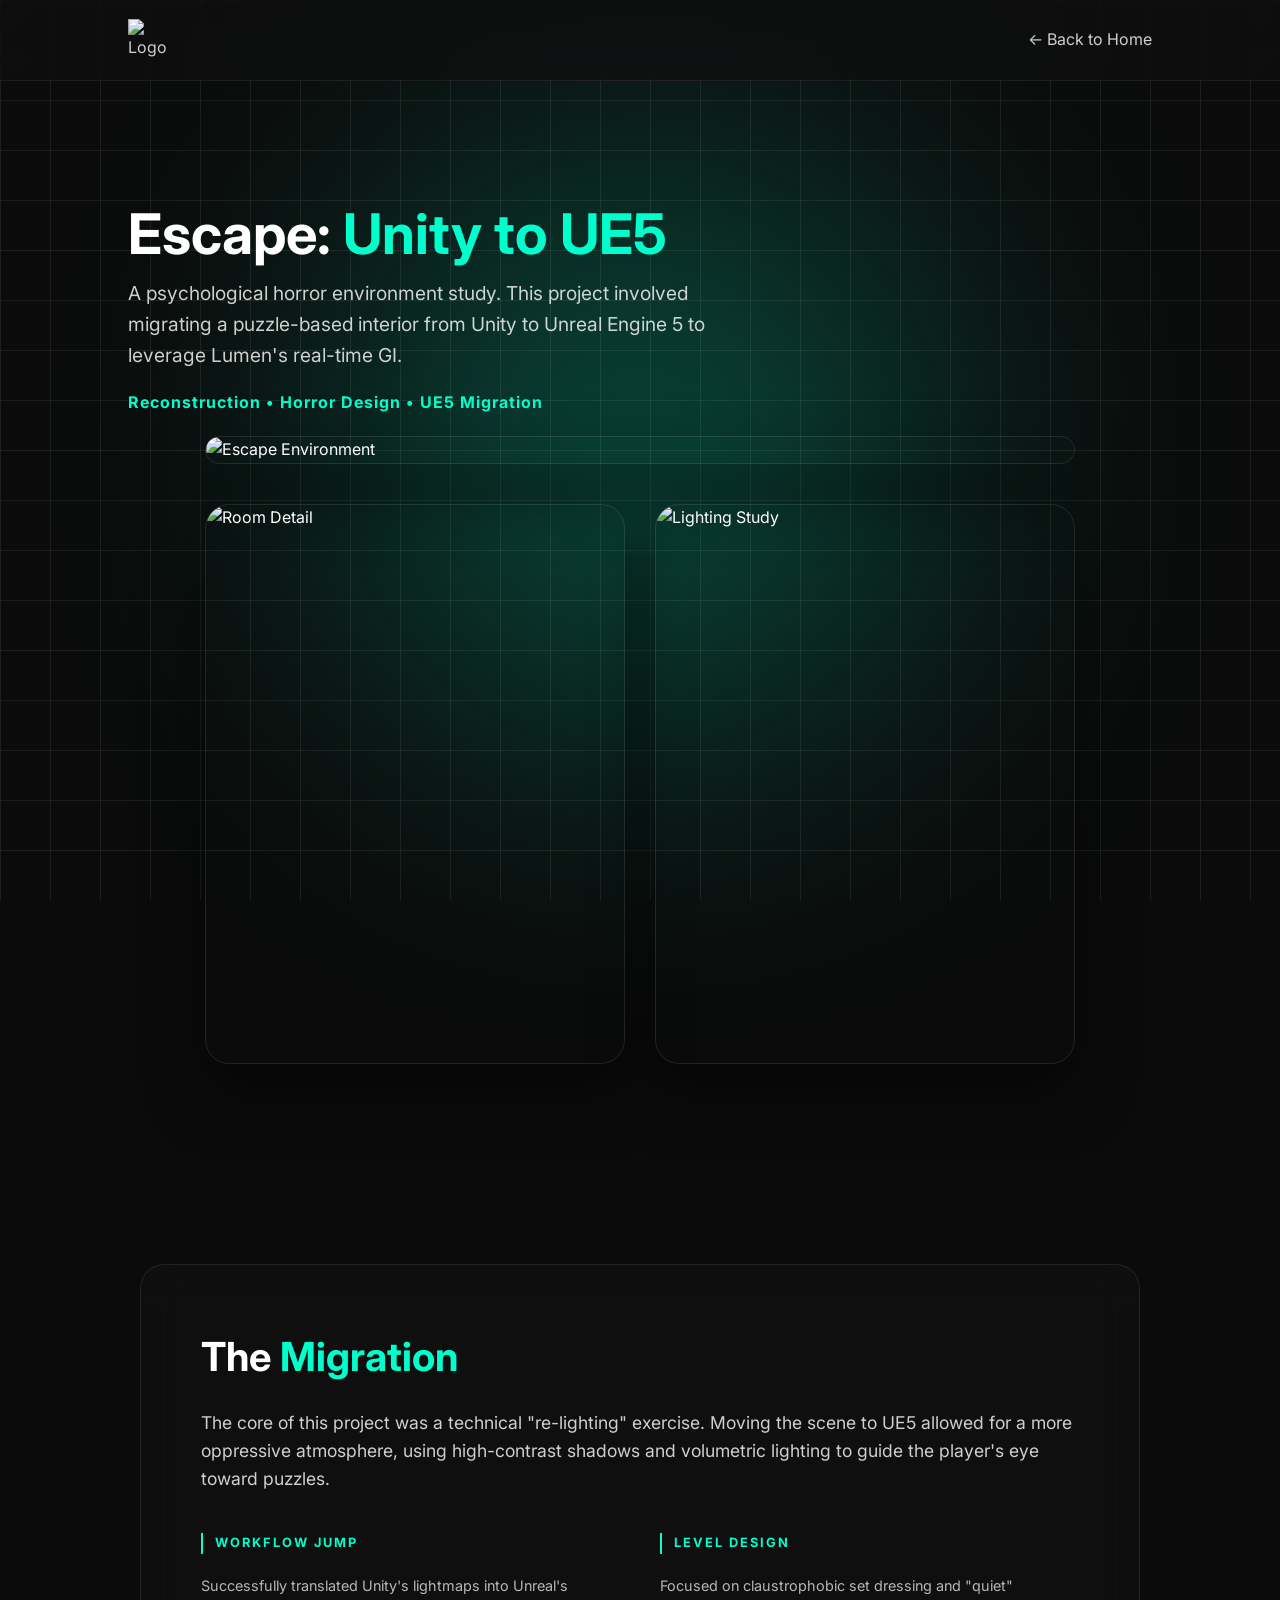
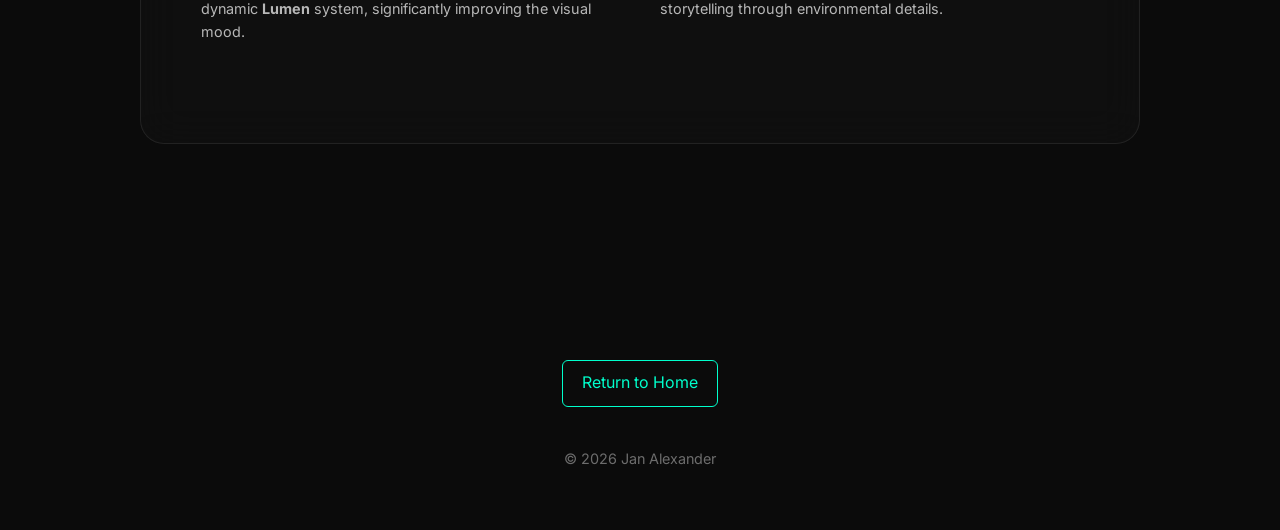
==== escape.html @ 8a960f94 "Create escape.html" ====
<!DOCTYPE html>
<html lang="en">
<head>
    <meta charset="UTF-8">
    <meta name="viewport" content="width=device-width, initial-scale=1.0, maximum-scale=1.0, user-scalable=no">
    <title>Escape | Jan Alexander</title>
    <link rel="stylesheet" href="style.css">
    <link href="https://fonts.googleapis.com/css2?family=Inter:wght@300;400;700&display=swap" rel="stylesheet">
</head>
<body>

    <div class="bg-blur"></div>
    <div class="grid-overlay"></div>

    <header>
        <nav>
            <div class="logo">
                <a href="index.html"><img src="https://github.com/DEREDOC111/jan.alexander.github.io/blob/main/Logo.png?raw=true" alt="Logo"></a>
            </div>
            <ul id="nav-links">
                <li><a href="index.html">← Back to Home</a></li>
            </ul>
        </nav>
    </header>

    <main class="hero" style="padding-bottom: 20px;">
        <h1>Escape: <span class="highlight">Unity to UE5</span></h1>
        <p class="hero-desc">A psychological horror environment study. This project involved migrating a puzzle-based interior from Unity to Unreal Engine 5 to leverage Lumen's real-time GI.</p>
        <div class="hero-tags"><span>Reconstruction</span> • <span>Horror Design</span> • <span>UE5 Migration</span></div>
    </main>

    <section class="project-gallery">
        <div class="gallery-item wide">
            <img src="escape_main.webp" alt="Escape Environment" loading="lazy">
        </div>

        <div class="gallery-row">
            <div class="gallery-item portrait">
                <img src="escape_detail_1.webp" alt="Room Detail" loading="lazy">
            </div>
            <div class="gallery-item portrait">
                <img src="escape_detail_2.webp" alt="Lighting Study" loading="lazy">
            </div>
        </div>
    </section>

    <section class="about-section">
        <div class="about-glass-card">
            <div class="about-text">
                <h2>The <span class="highlight">Migration</span></h2>
                <p>The core of this project was a technical "re-lighting" exercise. Moving the scene to UE5 allowed for a more oppressive atmosphere, using high-contrast shadows and volumetric lighting to guide the player's eye toward puzzles.</p>
                
                <div class="tech-categories">
                    <div class="tech-group">
                        <h4>Workflow Jump</h4>
                        <p style="color: rgba(255,255,255,0.7); font-size: 0.9rem;">Successfully translated Unity's lightmaps into Unreal's dynamic <b>Lumen</b> system, significantly improving the visual mood.</p>
                    </div>
                    <div class="tech-group">
                        <h4>Level Design</h4>
                        <p style="color: rgba(255,255,255,0.7); font-size: 0.9rem;">Focused on claustrophobic set dressing and "quiet" storytelling through environmental details.</p>
                    </div>
                </div>
            </div>
        </div>
    </section>

    <footer>
        <div class="footer-content">
            <a href="index.html" class="btn">Return to Home</a>
            <p class="copyright" style="margin-top: 40px;">&copy; 2026 Jan Alexander</p>
        </div>
    </footer>

</body>
</html>
---- style.css ----
:root {
    --bg-color: #0b0b0b;
    --text-color: #ffffff;
    --accent-color: #00ffcc; 
    --card-bg: rgba(26, 26, 26, 0.7);
}

/* 1. LOCK HORIZONTAL SCROLL */
html { 
    background-color: var(--bg-color); 
}

body { 
    font-family: 'Inter', sans-serif;
    color: var(--text-color);
    line-height: 1.6;
    margin: 0;
    padding: 0;
    max-width: 100vw;
    overflow-x: hidden;
    position: relative;
    background-color: transparent; 
}

* { margin: 0; padding: 0; box-sizing: border-box; }

/* 2. BACKGROUND GRID & BLOB */
.bg-blur { 
    position: fixed; 
    top: 50%; 
    left: 50%; 
    width: 600px; 
    height: 600px; 
    background-color: var(--accent-color); 
    filter: blur(140px); 
    opacity: 0.25; 
    z-index: -2; 
    border-radius: 50%; 
    pointer-events: none; 
    transform: translate(-50%, -50%); 
    animation: moveBlob 25s infinite alternate ease-in-out; 
}

.grid-overlay {
    position: fixed;
    top: 0;
    left: 0;
    width: 100vw;
    height: 100vh;
    background-image: 
        linear-gradient(rgba(255, 255, 255, 0.08) 1px, transparent 1px), 
        linear-gradient(90deg, rgba(255, 255, 255, 0.08) 1px, transparent 1px); 
    background-size: 50px 50px; 
    pointer-events: none; 
    z-index: -1; 
}

@keyframes moveBlob { 
    0% { transform: translate(-70%, -30%) scale(1); } 
    50% { transform: translate(10%, -10%) scale(1.1); } 
    100% { transform: translate(-20%, 30%) scale(0.9); } 
}

/* --- Navigation --- */
header { position: sticky; top: 0; width: 100%; z-index: 1000; background-color: rgba(15, 15, 15, 0.75); backdrop-filter: blur(15px); -webkit-backdrop-filter: blur(15px); border-bottom: 1px solid rgba(255, 255, 255, 0.08); }
nav { display: flex; justify-content: space-between; padding: 1.2rem 10%; align-items: center; }
.logo { width: 45px; }
.logo img { width: 100%; }
nav ul { display: flex; list-style: none; }
nav ul li { margin-left: 2rem; }
nav a { text-decoration: none; color: rgba(255, 255, 255, 0.8); transition: 0.3s; }
nav a:hover { color: var(--accent-color); }

/* --- Hamburger --- */
.hamburger { display: none; flex-direction: column; gap: 6px; cursor: pointer; z-index: 2100; padding: 10px; }
.hamburger span { width: 28px; height: 3px; background: #fff; transition: all 0.3s ease-in-out; border-radius: 10px; }
.hamburger.active span:nth-child(1) { transform: translateY(9px) rotate(45deg); }
.hamburger.active span:nth-child(2) { opacity: 0; transform: translateX(-20px); }
.hamburger.active span:nth-child(3) { transform: translateY(-9px) rotate(-45deg); }

/* --- Hero --- */
.hero { padding: 120px 10% 60px; position: relative; z-index: 1; }
.hero h1 { font-size: 3.5rem; line-height: 1.2; margin-bottom: 10px; }
.hero-desc { font-size: 1.2rem; max-width: 600px; color: rgba(255,255,255,0.8); margin-bottom: 20px; }
.highlight { color: var(--accent-color); }
.hero-tags { font-size: 1rem; color: var(--accent-color); font-weight: bold; letter-spacing: 1px; }

/* --- Portfolio Grid --- */
.portfolio-grid { display: grid; grid-template-columns: repeat(auto-fit, minmax(320px, 1fr)); gap: 2.5rem; padding: 2rem 10%; position: relative; z-index: 1; }
.project-card { background: var(--card-bg); border: 1px solid rgba(255, 255, 255, 0.05); border-radius: 16px; overflow: hidden; transition: 0.4s; backdrop-filter: blur(5px); }
.project-card:hover { transform: translateY(-10px); border-color: var(--accent-color); }
.project-image { height: 250px; background-size: cover; background-position: center; }
.project-info { padding: 1.5rem; }
.btn { display: inline-block; margin-top: 1rem; padding: 0.6rem 1.2rem; border: 1px solid var(--accent-color); color: var(--accent-color); text-decoration: none; border-radius: 6px; transition: 0.3s; cursor: pointer; }
.btn:hover { background: var(--accent-color); color: #000; }

/* --- About Section --- */
.about-section { padding: 100px 10%; position: relative; z-index: 1; }
.about-glass-card { background: rgba(255, 255, 255, 0.02); backdrop-filter: blur(20px); border: 1px solid rgba(255, 255, 255, 0.08); border-radius: 24px; padding: 60px; max-width: 1000px; margin: 0 auto; }
.about-text h2 { font-size: 2.5rem; margin-bottom: 20px; }
.about-text p { font-size: 1.1rem; color: rgba(255,255,255,0.8); margin-bottom: 40px; }
.tech-categories { display: flex; flex-wrap: wrap; gap: 40px; }
.tech-group { flex: 1; min-width: 200px; }
.tech-group h4 { font-size: 0.8rem; color: var(--accent-color); text-transform: uppercase; letter-spacing: 2px; margin-bottom: 20px; border-left: 2px solid var(--accent-color); padding-left: 12px; }
.tech-icons { display: flex; gap: 25px; flex-wrap: wrap; }
.tech-item { display: flex; flex-direction: column; align-items: center; gap: 10px; width: 60px; }
.tech-item img { width: 45px; height: 45px; object-fit: contain; transition: 0.3s ease; filter: none; }
.tech-item span { font-size: 0.75rem; color: rgba(255, 255, 255, 0.6); transition: 0.3s; white-space: nowrap; }
.tech-item:hover img { transform: translateY(-5px) scale(1.1); filter: drop-shadow(0 0 12px var(--accent-color)); }
.tech-item:hover span { color: var(--accent-color); opacity: 1; }

/* --- Footer --- */
footer { padding: 100px 10% 60px; text-align: center; position: relative; z-index: 1; width: 100%; }
.footer-content { max-width: 600px; margin: 0 auto; }
footer h2 { font-size: 2.5rem; margin-bottom: 30px; }
.social-links { display: flex; justify-content: center; gap: 30px; margin-bottom: 40px; }
.social-links a { color: rgba(255, 255, 255, 0.6); text-decoration: none; transition: 0.3s; font-weight: bold; }
.social-links a:hover { color: var(--accent-color); }
.copyright { font-size: 0.9rem; opacity: 0.4; }

/* --- Modal --- */
.modal { display: none; position: fixed; top: 0; left: 0; width: 100%; height: 100%; background-color: rgba(0, 0, 0, 0.85); backdrop-filter: blur(10px); z-index: 3000; justify-content: center; align-items: center; padding: 15px; }
.modal-glass-card { position: relative; width: 100%; max-width: 900px; background: rgba(255, 255, 255, 0.03); backdrop-filter: blur(25px) saturate(160%); border: 1px solid rgba(255, 255, 255, 0.1); border-radius: 30px; padding: 50px 10px 20px; display: flex; flex-direction: column; align-items: center; }
.carousel-viewport { width: 100%; overflow: hidden; display: flex; justify-content: center; }
.carousel-track { display: flex; transition: transform 0.6s cubic-bezier(0.25, 1, 0.5, 1); width: 100%; }
.image-slide { width: 100%; flex-shrink: 0; display: flex; justify-content: center; align-items: center; }

/* Scale images to 100% of their container, which we control in the project logic */
.image-slide img { 
    width: 100% !important; 
    max-height: 65vh; 
    object-fit: contain; 
    border-radius: 20px; 
    margin: 0 auto;
}

.modal-controls { margin-top: 20px; display: flex; align-items: center; gap: 15px; }
.modal-controls button { background: rgba(255, 255, 255, 0.05); border: 1px solid rgba(255, 255, 255, 0.2); color: var(--accent-color); padding: 8px 16px; border-radius: 20px; cursor: pointer; }
.carousel-dots { display: flex; gap: 8px; }
.dot { width: 8px; height: 8px; background: rgba(255, 255, 255, 0.2); border-radius: 50%; }
.dot.active { background: var(--accent-color); transform: scale(1.2); }
.close-modal { position: absolute; top: 10px; right: 20px; font-size: 2.5rem; color: #fff; cursor: pointer; z-index: 3010; }

/* --- Mobile Fix --- */
@media (max-width: 768px) {
    .hamburger { display: flex; }
    nav ul { 
        position: fixed; right: 0; top: 0; height: 100vh; width: 100%; 
        background: rgba(10, 10, 10, 0.98); flex-direction: column; 
        align-items: center; justify-content: center; z-index: 2000; 
        opacity: 0; visibility: hidden; pointer-events: none; transition: opacity 0.4s ease;
    }
    nav ul.active { opacity: 1; visibility: visible; pointer-events: all; }
    nav ul li { margin: 1.5rem 0; font-size: 1.5rem; }
    .hero h1 { font-size: 2.5rem; }
    .about-glass-card { padding: 40px 20px; }
    .tech-categories { flex-direction: column; gap: 30px; }
}

/* =========================================
   NEW PROJECT PAGE STYLES (ADDED BELOW)
   ========================================= */

.project-gallery {
    padding: 0 10% 100px;
    display: flex;
    flex-direction: column;
    gap: 40px;
    position: relative;
    z-index: 1;
}

.gallery-item img {
    display: block;
    border-radius: 24px;
    border: 1px solid rgba(255, 255, 255, 0.1);
    box-shadow: 0 30px 60px rgba(0,0,0,0.5);
}

/* For the Hero-level Landscape shots at 85% */
.gallery-item.wide img {
    width: 85%;
    margin: 0 auto;
}

/* For the Portrait pairs at 85% total width */
.gallery-row {
    display: grid;
    grid-template-columns: 1fr 1fr;
    gap: 30px;
    width: 85%;
    margin: 0 auto;
}

.gallery-row .gallery-item img {
    width: 100%;
    aspect-ratio: 3/4;
    object-fit: cover;
}

@media (max-width: 768px) {
    .gallery-item.wide img, .gallery-row {
        width: 100%;
    }
    .gallery-row {
        grid-template-columns: 1fr;
    }
}
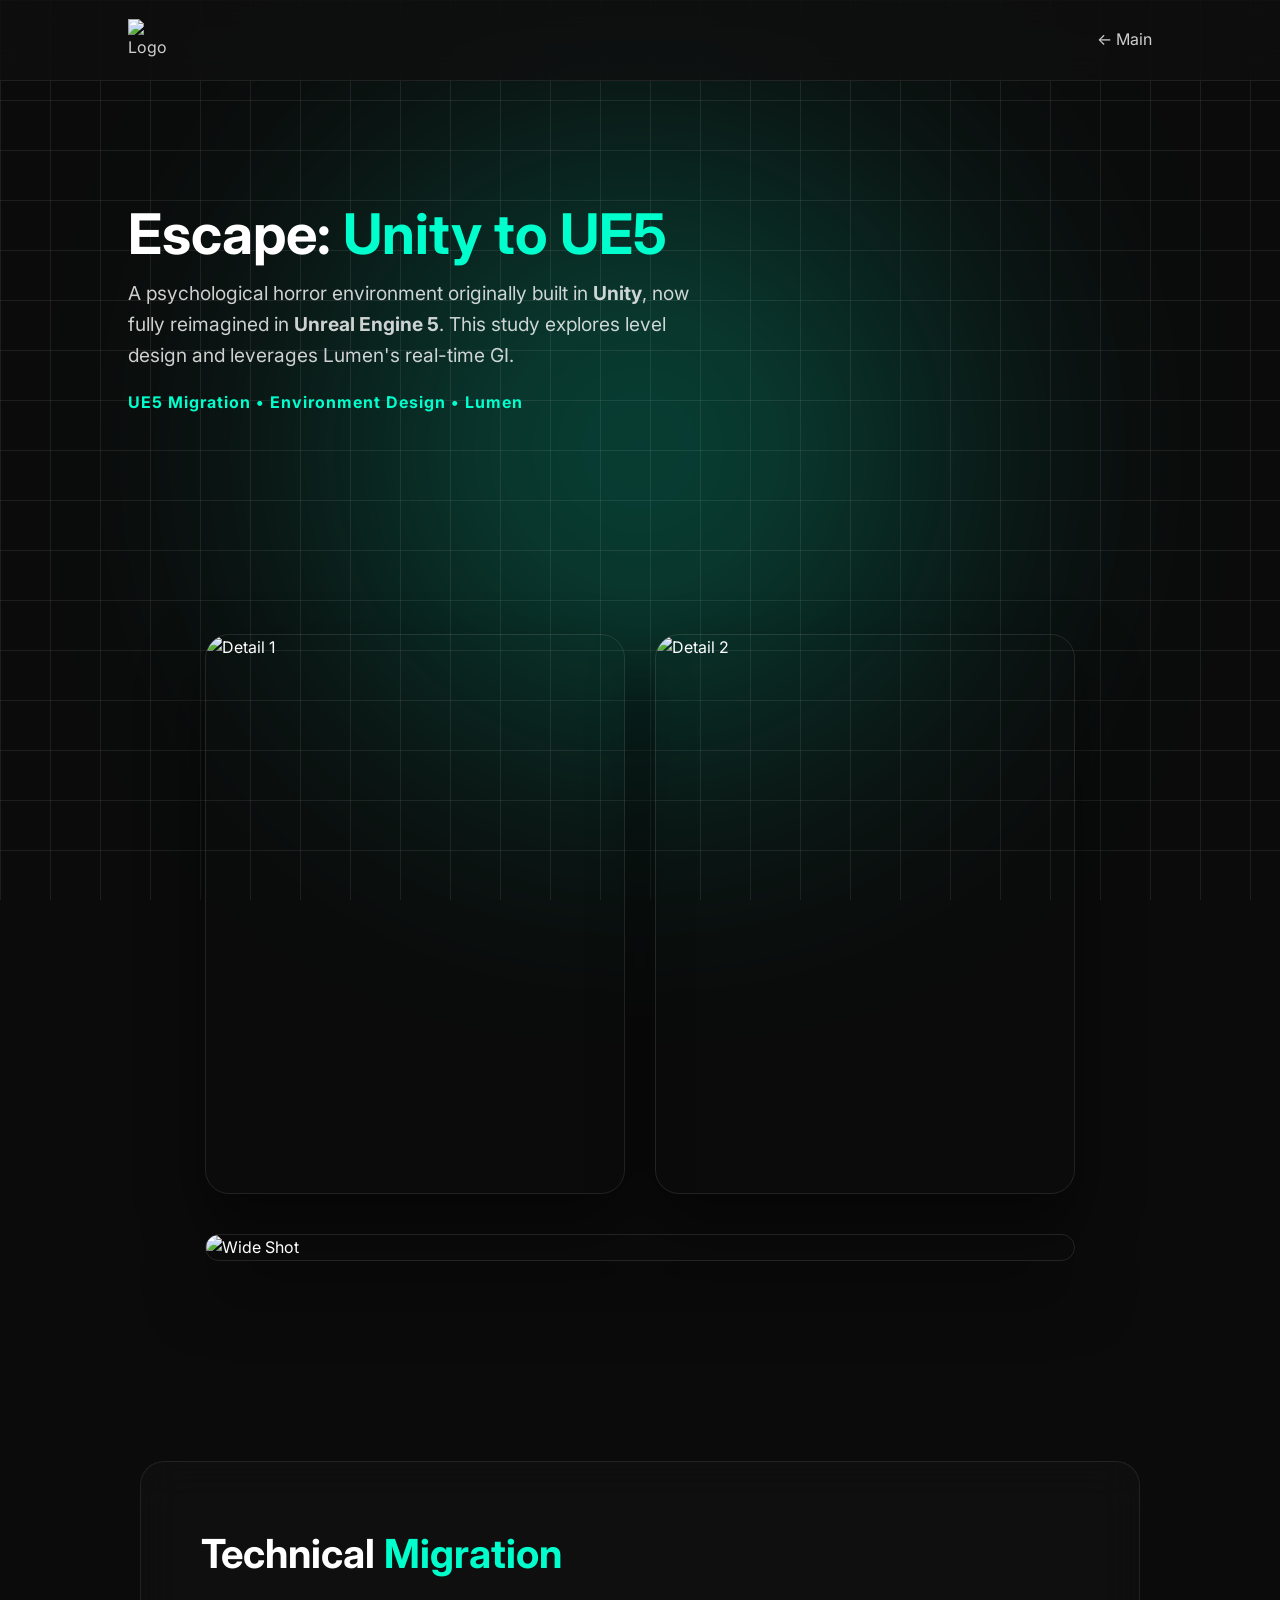
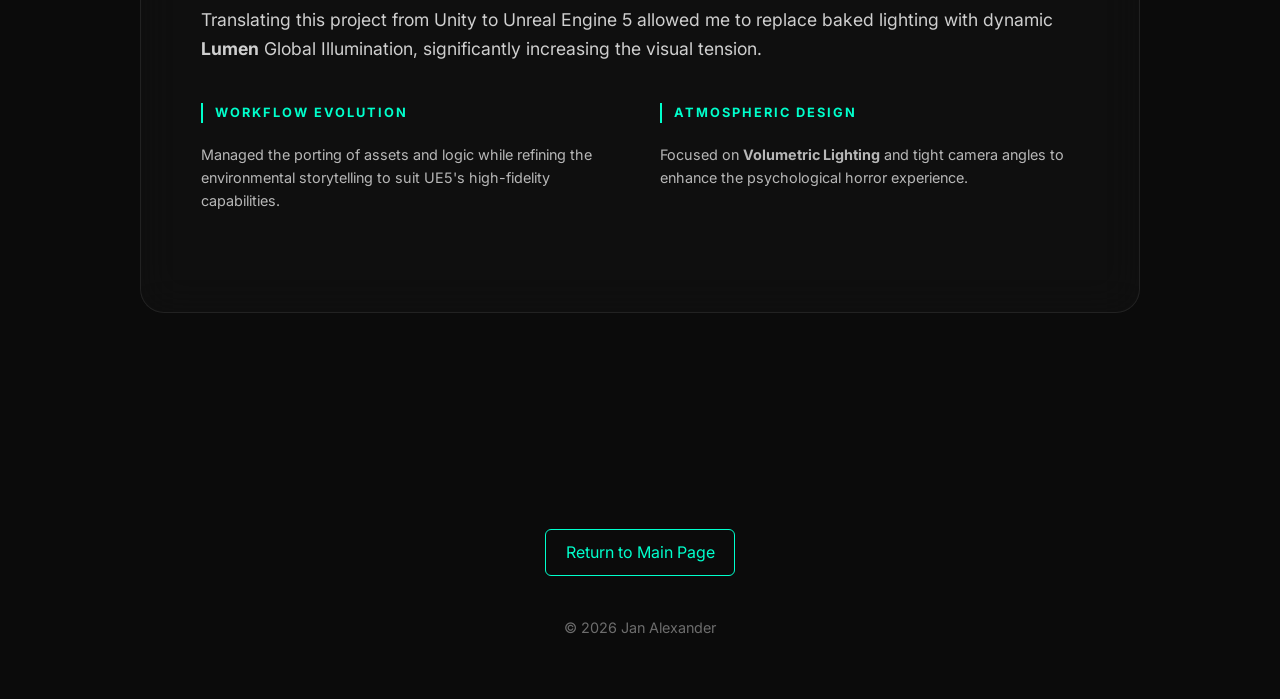
==== commit 27302aa4: "Update escape.html" ====
--- a/escape.html
+++ b/escape.html
@@ -5,6 +5,7 @@
     <meta name="viewport" content="width=device-width, initial-scale=1.0, maximum-scale=1.0, user-scalable=no">
     <title>Escape | Jan Alexander</title>
     <link rel="stylesheet" href="style.css">
+    <link rel="stylesheet" href="escape-style.css">
     <link href="https://fonts.googleapis.com/css2?family=Inter:wght@300;400;700&display=swap" rel="stylesheet">
 </head>
 <body>
@@ -18,46 +19,62 @@
                 <a href="index.html"><img src="https://github.com/DEREDOC111/jan.alexander.github.io/blob/main/Logo.png?raw=true" alt="Logo"></a>
             </div>
             <ul id="nav-links">
-                <li><a href="index.html">← Back to Home</a></li>
+                <li><a href="index.html">← Main</a></li>
             </ul>
         </nav>
     </header>
 
     <main class="hero" style="padding-bottom: 20px;">
         <h1>Escape: <span class="highlight">Unity to UE5</span></h1>
-        <p class="hero-desc">A psychological horror environment study. This project involved migrating a puzzle-based interior from Unity to Unreal Engine 5 to leverage Lumen's real-time GI.</p>
-        <div class="hero-tags"><span>Reconstruction</span> • <span>Horror Design</span> • <span>UE5 Migration</span></div>
+        <p class="hero-desc">
+            A psychological horror environment originally built in <b>Unity</b>, now fully reimagined in <b>Unreal Engine 5</b>. This study explores level design and leverages Lumen's real-time GI.
+        </p>
+        <div class="hero-tags"><span>UE5 Migration</span> • <span>Environment Design</span> • <span>Lumen</span></div>
     </main>
 
     <section class="project-gallery">
-        <div class="gallery-item wide">
-            <img src="escape_main.webp" alt="Escape Environment" loading="lazy">
+        <div class="video-section">
+            <div class="video-wrapper">
+                <iframe 
+                    src="https://www.youtube.com/watch?v=ozfvDf3AnhM" 
+                    frameborder="0" 
+                    allowfullscreen>
+                </iframe>
+            </div>
         </div>
 
         <div class="gallery-row">
             <div class="gallery-item portrait">
-                <img src="escape_detail_1.webp" alt="Room Detail" loading="lazy">
+                <img src="YOUR_ESCAPE_IMAGE_1.png" alt="Detail 1">
             </div>
             <div class="gallery-item portrait">
-                <img src="escape_detail_2.webp" alt="Lighting Study" loading="lazy">
+                <img src="YOUR_ESCAPE_IMAGE_2.png" alt="Detail 2">
             </div>
+        </div>
+
+        <div class="gallery-item wide">
+            <img src="YOUR_ESCAPE_IMAGE_3.png" alt="Wide Shot">
         </div>
     </section>
 
     <section class="about-section">
         <div class="about-glass-card">
             <div class="about-text">
-                <h2>The <span class="highlight">Migration</span></h2>
-                <p>The core of this project was a technical "re-lighting" exercise. Moving the scene to UE5 allowed for a more oppressive atmosphere, using high-contrast shadows and volumetric lighting to guide the player's eye toward puzzles.</p>
+                <h2>Technical <span class="highlight">Migration</span></h2>
+                <p>Translating this project from Unity to Unreal Engine 5 allowed me to replace baked lighting with dynamic <b>Lumen</b> Global Illumination, significantly increasing the visual tension.</p>
                 
                 <div class="tech-categories">
                     <div class="tech-group">
-                        <h4>Workflow Jump</h4>
-                        <p style="color: rgba(255,255,255,0.7); font-size: 0.9rem;">Successfully translated Unity's lightmaps into Unreal's dynamic <b>Lumen</b> system, significantly improving the visual mood.</p>
+                        <h4>Workflow Evolution</h4>
+                        <p style="color: rgba(255,255,255,0.7); font-size: 0.9rem;">
+                            Managed the porting of assets and logic while refining the environmental storytelling to suit UE5's high-fidelity capabilities.
+                        </p>
                     </div>
                     <div class="tech-group">
-                        <h4>Level Design</h4>
-                        <p style="color: rgba(255,255,255,0.7); font-size: 0.9rem;">Focused on claustrophobic set dressing and "quiet" storytelling through environmental details.</p>
+                        <h4>Atmospheric Design</h4>
+                        <p style="color: rgba(255,255,255,0.7); font-size: 0.9rem;">
+                           Focused on <b>Volumetric Lighting</b> and tight camera angles to enhance the psychological horror experience.
+                        </p>
                     </div>
                 </div>
             </div>
@@ -66,7 +83,7 @@
 
     <footer>
         <div class="footer-content">
-            <a href="index.html" class="btn">Return to Home</a>
+            <a href="index.html" class="btn">Return to Main Page</a>
             <p class="copyright" style="margin-top: 40px;">&copy; 2026 Jan Alexander</p>
         </div>
     </footer>
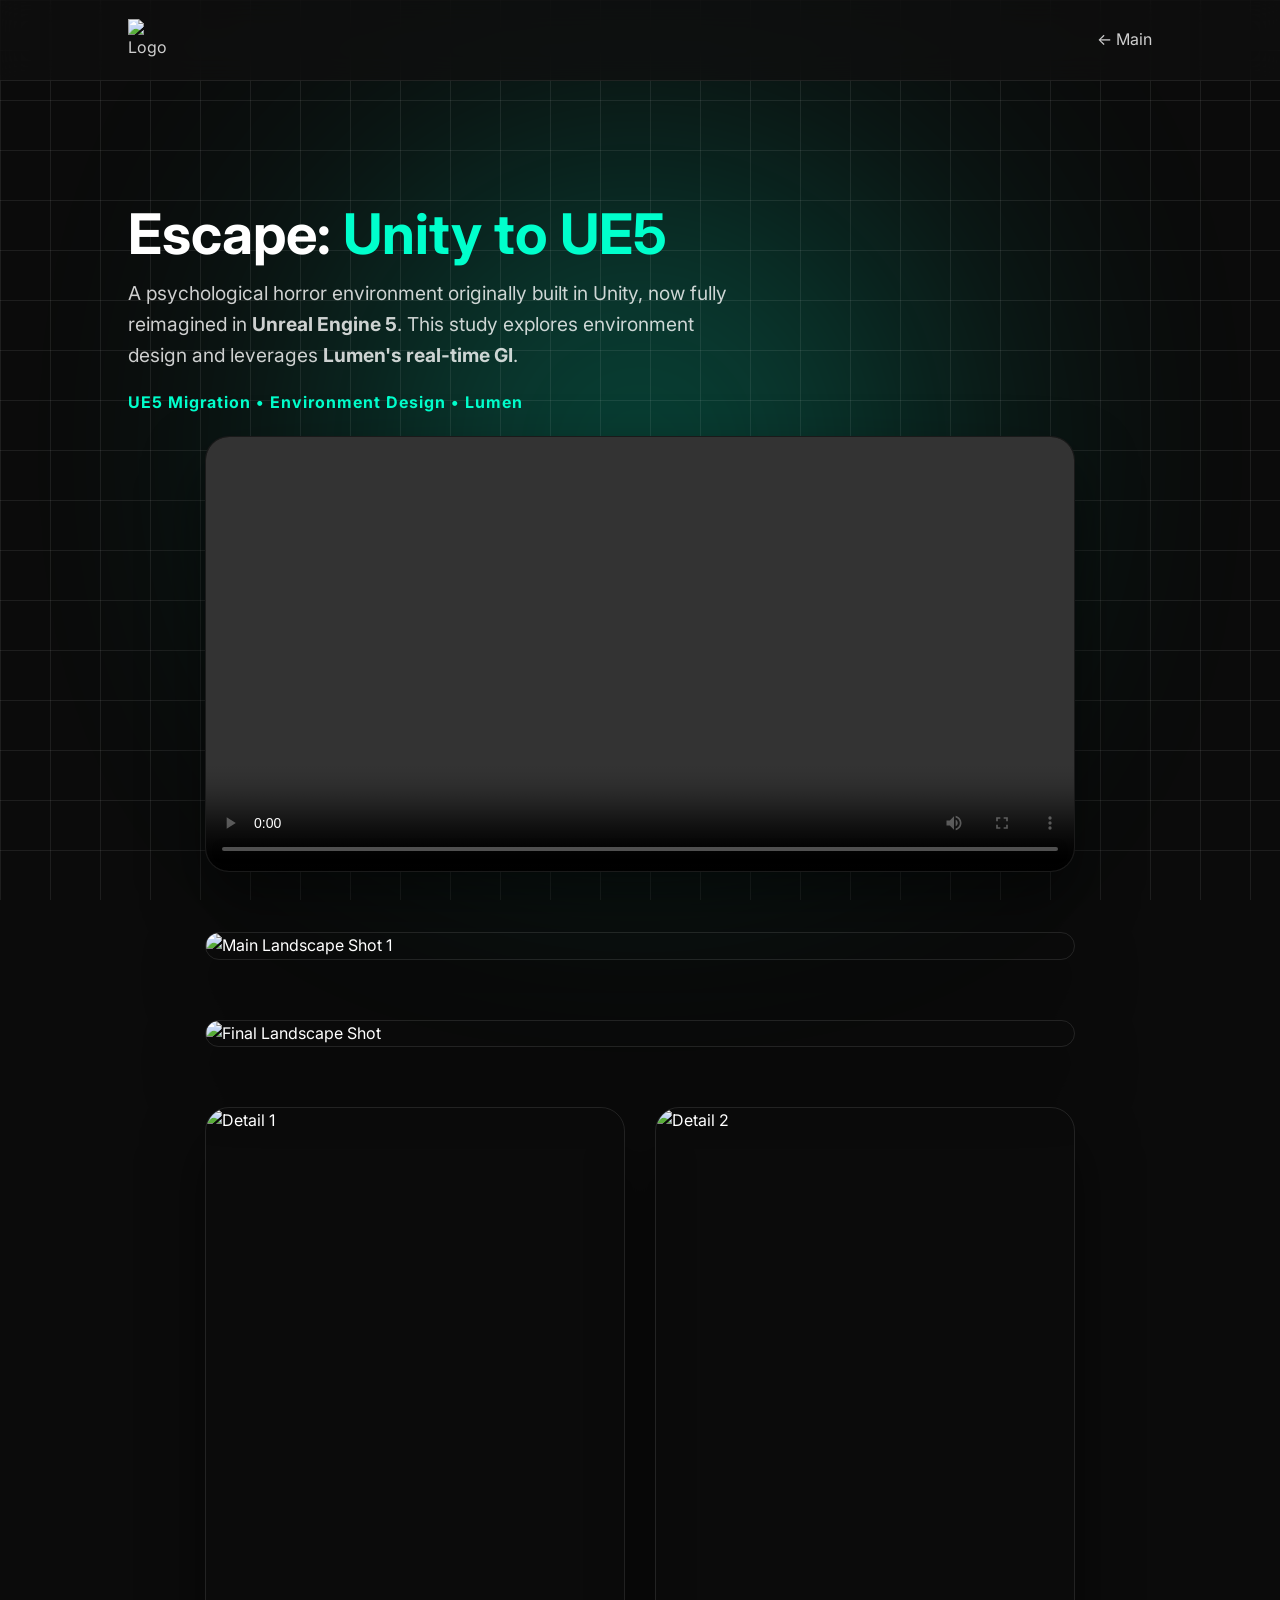
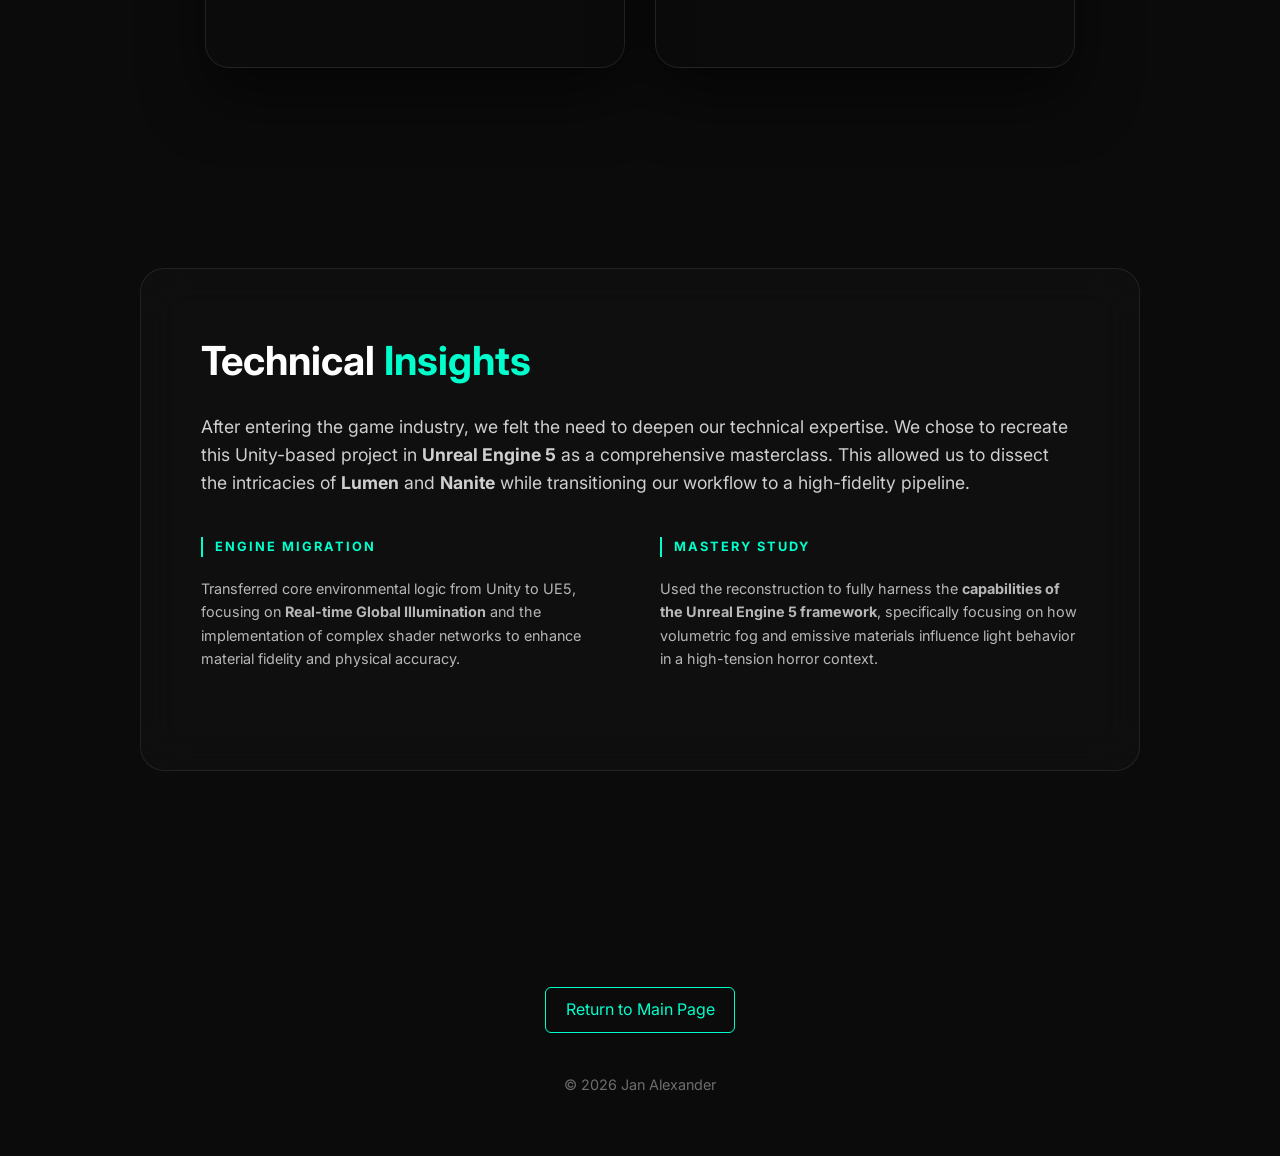
==== commit 435ded85: "Add files via upload" ====
--- a/escape.html
+++ b/escape.html
@@ -1,92 +1,95 @@
-<!DOCTYPE html>
-<html lang="en">
-<head>
-    <meta charset="UTF-8">
-    <meta name="viewport" content="width=device-width, initial-scale=1.0, maximum-scale=1.0, user-scalable=no">
-    <title>Escape | Jan Alexander</title>
-    <link rel="stylesheet" href="style.css">
-    <link rel="stylesheet" href="escape-style.css">
-    <link href="https://fonts.googleapis.com/css2?family=Inter:wght@300;400;700&display=swap" rel="stylesheet">
-</head>
-<body>
-
-    <div class="bg-blur"></div>
-    <div class="grid-overlay"></div>
-
-    <header>
-        <nav>
-            <div class="logo">
-                <a href="index.html"><img src="https://github.com/DEREDOC111/jan.alexander.github.io/blob/main/Logo.png?raw=true" alt="Logo"></a>
-            </div>
-            <ul id="nav-links">
-                <li><a href="index.html">← Main</a></li>
-            </ul>
-        </nav>
-    </header>
-
-    <main class="hero" style="padding-bottom: 20px;">
-        <h1>Escape: <span class="highlight">Unity to UE5</span></h1>
-        <p class="hero-desc">
-            A psychological horror environment originally built in <b>Unity</b>, now fully reimagined in <b>Unreal Engine 5</b>. This study explores level design and leverages Lumen's real-time GI.
-        </p>
-        <div class="hero-tags"><span>UE5 Migration</span> • <span>Environment Design</span> • <span>Lumen</span></div>
-    </main>
-
-    <section class="project-gallery">
-        <div class="video-section">
-            <div class="video-wrapper">
-                <iframe 
-                    src="https://www.youtube.com/watch?v=ozfvDf3AnhM" 
-                    frameborder="0" 
-                    allowfullscreen>
-                </iframe>
-            </div>
-        </div>
-
-        <div class="gallery-row">
-            <div class="gallery-item portrait">
-                <img src="YOUR_ESCAPE_IMAGE_1.png" alt="Detail 1">
-            </div>
-            <div class="gallery-item portrait">
-                <img src="YOUR_ESCAPE_IMAGE_2.png" alt="Detail 2">
-            </div>
-        </div>
-
-        <div class="gallery-item wide">
-            <img src="YOUR_ESCAPE_IMAGE_3.png" alt="Wide Shot">
-        </div>
-    </section>
-
-    <section class="about-section">
-        <div class="about-glass-card">
-            <div class="about-text">
-                <h2>Technical <span class="highlight">Migration</span></h2>
-                <p>Translating this project from Unity to Unreal Engine 5 allowed me to replace baked lighting with dynamic <b>Lumen</b> Global Illumination, significantly increasing the visual tension.</p>
-                
-                <div class="tech-categories">
-                    <div class="tech-group">
-                        <h4>Workflow Evolution</h4>
-                        <p style="color: rgba(255,255,255,0.7); font-size: 0.9rem;">
-                            Managed the porting of assets and logic while refining the environmental storytelling to suit UE5's high-fidelity capabilities.
-                        </p>
-                    </div>
-                    <div class="tech-group">
-                        <h4>Atmospheric Design</h4>
-                        <p style="color: rgba(255,255,255,0.7); font-size: 0.9rem;">
-                           Focused on <b>Volumetric Lighting</b> and tight camera angles to enhance the psychological horror experience.
-                        </p>
-                    </div>
-                </div>
-            </div>
-        </div>
-    </section>
-
-    <footer>
-        <div class="footer-content">
-            <a href="index.html" class="btn">Return to Main Page</a>
-            <p class="copyright" style="margin-top: 40px;">&copy; 2026 Jan Alexander</p>
-        </div>
-    </footer>
-
-</body>
-</html>
+<!DOCTYPE html>
+<html lang="en">
+<head>
+    <meta charset="UTF-8">
+    <meta name="viewport" content="width=device-width, initial-scale=1.0, maximum-scale=1.0, user-scalable=no">
+    <title>Escape | Jan Alexander</title>
+    <link rel="stylesheet" href="style.css">
+    <link rel="stylesheet" href="escape-style.css">
+    <link href="https://fonts.googleapis.com/css2?family=Inter:wght@300;400;700&display=swap" rel="stylesheet">
+</head>
+<body>
+
+    <div class="bg-blur"></div>
+    <div class="grid-overlay"></div>
+
+    <header>
+        <nav>
+            <div class="logo">
+                <a href="index.html"><img src="https://github.com/DEREDOC111/jan.alexander.github.io/blob/main/Logo.png?raw=true" alt="Logo"></a>
+            </div>
+            <ul id="nav-links">
+                <li><a href="index.html">← Main</a></li>
+            </ul>
+        </nav>
+    </header>
+
+    <main class="hero" style="padding-bottom: 20px;">
+         <h1>Escape: <span class="highlight">Unity to UE5</span></h1>
+        <p class="hero-desc">
+            A psychological horror environment originally built in Unity, now fully reimagined in <b>Unreal Engine 5</b>. This study explores environment design and leverages <b>Lumen's real-time GI</b>.
+        </p>
+        <div class="hero-tags"><span>UE5 Migration</span> • <span>Environment Design</span> • <span>Lumen</span></div>
+    </main>
+
+    <section class="video-section">
+        <div class="video-wrapper">
+            <video controls playsinline preload="auto" class="native-video">
+                <source src="https://res.cloudinary.com/ddsfqf0fp/video/upload/v1770244952/Esc-Teaser_laknxl.mp4" type="video/mp4">
+                Your browser does not support the video tag.
+            </video>
+        </div>
+    </section>
+
+    <section class="project-gallery">
+        <div class="gallery-item wide">
+            <img src="https://github.com/DEREDOC111/jan.alexander.github.io/blob/main/ES-02.png?raw=true" alt="Main Landscape Shot 1">
+        </div>
+
+        <div class="gallery-item wide">
+            <img src="https://github.com/DEREDOC111/jan.alexander.github.io/blob/main/ES-01.png?raw=true" alt="Final Landscape Shot">
+        </div>
+
+        <div class="gallery-row">
+            <div class="gallery-item portrait">
+                <img src="https://github.com/DEREDOC111/jan.alexander.github.io/blob/main/ES-05V2.png?raw=true" alt="Detail 1">
+            </div>
+            <div class="gallery-item portrait">
+                <img src="https://github.com/DEREDOC111/jan.alexander.github.io/blob/main/ES-04V2.png?raw=true" alt="Detail 2">
+            </div>
+        </div>
+    </section>
+
+    <section class="about-section">
+        <div class="about-glass-card">
+            <div class="about-text">
+                <h2>Technical <span class="highlight">Insights</span></h2>
+                <p>After entering the game industry, we felt the need to deepen our technical expertise. We chose to recreate this Unity-based project in <b>Unreal Engine 5</b> as a comprehensive masterclass. This allowed us to dissect the intricacies of <b>Lumen</b> and <b>Nanite</b> while transitioning our workflow to a high-fidelity pipeline.</p>
+                
+                <div class="tech-categories">
+                    <div class="tech-group">
+                        <h4>Engine Migration</h4>
+                        <p style="color: rgba(255,255,255,0.7); font-size: 0.9rem;">
+                            Transferred core environmental logic from Unity to UE5, focusing on <b>Real-time Global Illumination</b> and the implementation of complex shader networks to enhance material fidelity and physical accuracy.
+                        </p>
+                    </div>
+                    <div class="tech-group">
+                        <h4>Mastery Study</h4>
+                        <p style="color: rgba(255,255,255,0.7); font-size: 0.9rem;">
+                           Used the reconstruction to fully harness the <b>capabilities of the Unreal Engine 5 framework</b>, specifically focusing on how volumetric fog and emissive materials influence light behavior in a high-tension horror context.
+                        </p>
+                    </div>
+                </div>
+            </div>
+        </div>
+    </section>
+
+    <footer>
+        <div class="footer-content">
+            <a href="index.html" class="btn">Return to Main Page</a>
+            <p class="copyright" style="margin-top: 40px;">&copy; 2026 Jan Alexander</p>
+        </div>
+    </footer>
+
+</body>
+</html>
--- a/escape-style.css
+++ b/escape-style.css
@@ -0,0 +1,94 @@
+/* --- ESCAPE PROJECT SPECIFIC STYLES --- */
+
+.video-section {
+    width: 100%;
+    display: flex;
+    justify-content: center;
+    padding: 0 10% 60px; /* Restored original section padding */
+    box-sizing: border-box;
+    z-index: 1;
+    position: relative;
+}
+
+.video-wrapper {
+    width: 85%; /* MATCHES THE ORIGINAL GALLERY ITEM WIDTH */
+    max-width: 1200px;
+    background: #000;
+    border-radius: 24px;
+    overflow: hidden;
+    border: 1px solid rgba(255, 255, 255, 0.1);
+    box-shadow: 0 30px 60px rgba(0,0,0,0.5); 
+    margin: 0 auto;
+}
+
+.native-video {
+    width: 100%;
+    height: auto; 
+    display: block;
+}
+
+/* --- GALLERY LAYOUT --- */
+
+.project-gallery {
+    padding: 0 10% 100px; /* Restored original section padding */
+    display: flex;
+    flex-direction: column;
+    gap: 60px;
+    box-sizing: border-box;
+    z-index: 1;
+    position: relative;
+}
+
+/* Wide Items Styling - BACK TO ORIGINAL 85% */
+.gallery-item.wide {
+    width: 85%; 
+    margin: 0 auto;
+}
+
+.gallery-item.wide img {
+    width: 100%;
+    height: auto;
+    border-radius: 24px;
+    border: 1px solid rgba(255, 255, 255, 0.1);
+    box-shadow: 0 30px 60px rgba(0,0,0,0.5);
+    display: block;
+}
+
+/* Portrait Row Styling - BACK TO ORIGINAL 85% */
+.gallery-row {
+    display: grid;
+    grid-template-columns: 1fr 1fr;
+    gap: 30px;
+    width: 85%; 
+    margin: 0 auto;
+}
+
+.gallery-row .gallery-item.portrait img {
+    width: 100%;
+    aspect-ratio: 3 / 4;
+    object-fit: cover;
+    border-radius: 24px;
+    border: 1px solid rgba(255, 255, 255, 0.1);
+    box-shadow: 0 30px 60px rgba(0,0,0,0.5);
+}
+
+/* --- TECHNICAL INSIGHTS --- */
+.tech-categories {
+    display: grid;
+    grid-template-columns: 1fr 1fr;
+    gap: 40px;
+    margin-top: 30px;
+}
+
+/* Mobile Fixes */
+@media (max-width: 768px) {
+    .video-section, .project-gallery {
+        padding: 0 5% 40px;
+    }
+    .video-wrapper, .gallery-item.wide, .gallery-row {
+        width: 100%; /* Fill screen on mobile */
+    }
+    .gallery-row, .tech-categories {
+        grid-template-columns: 1fr;
+    }
+}
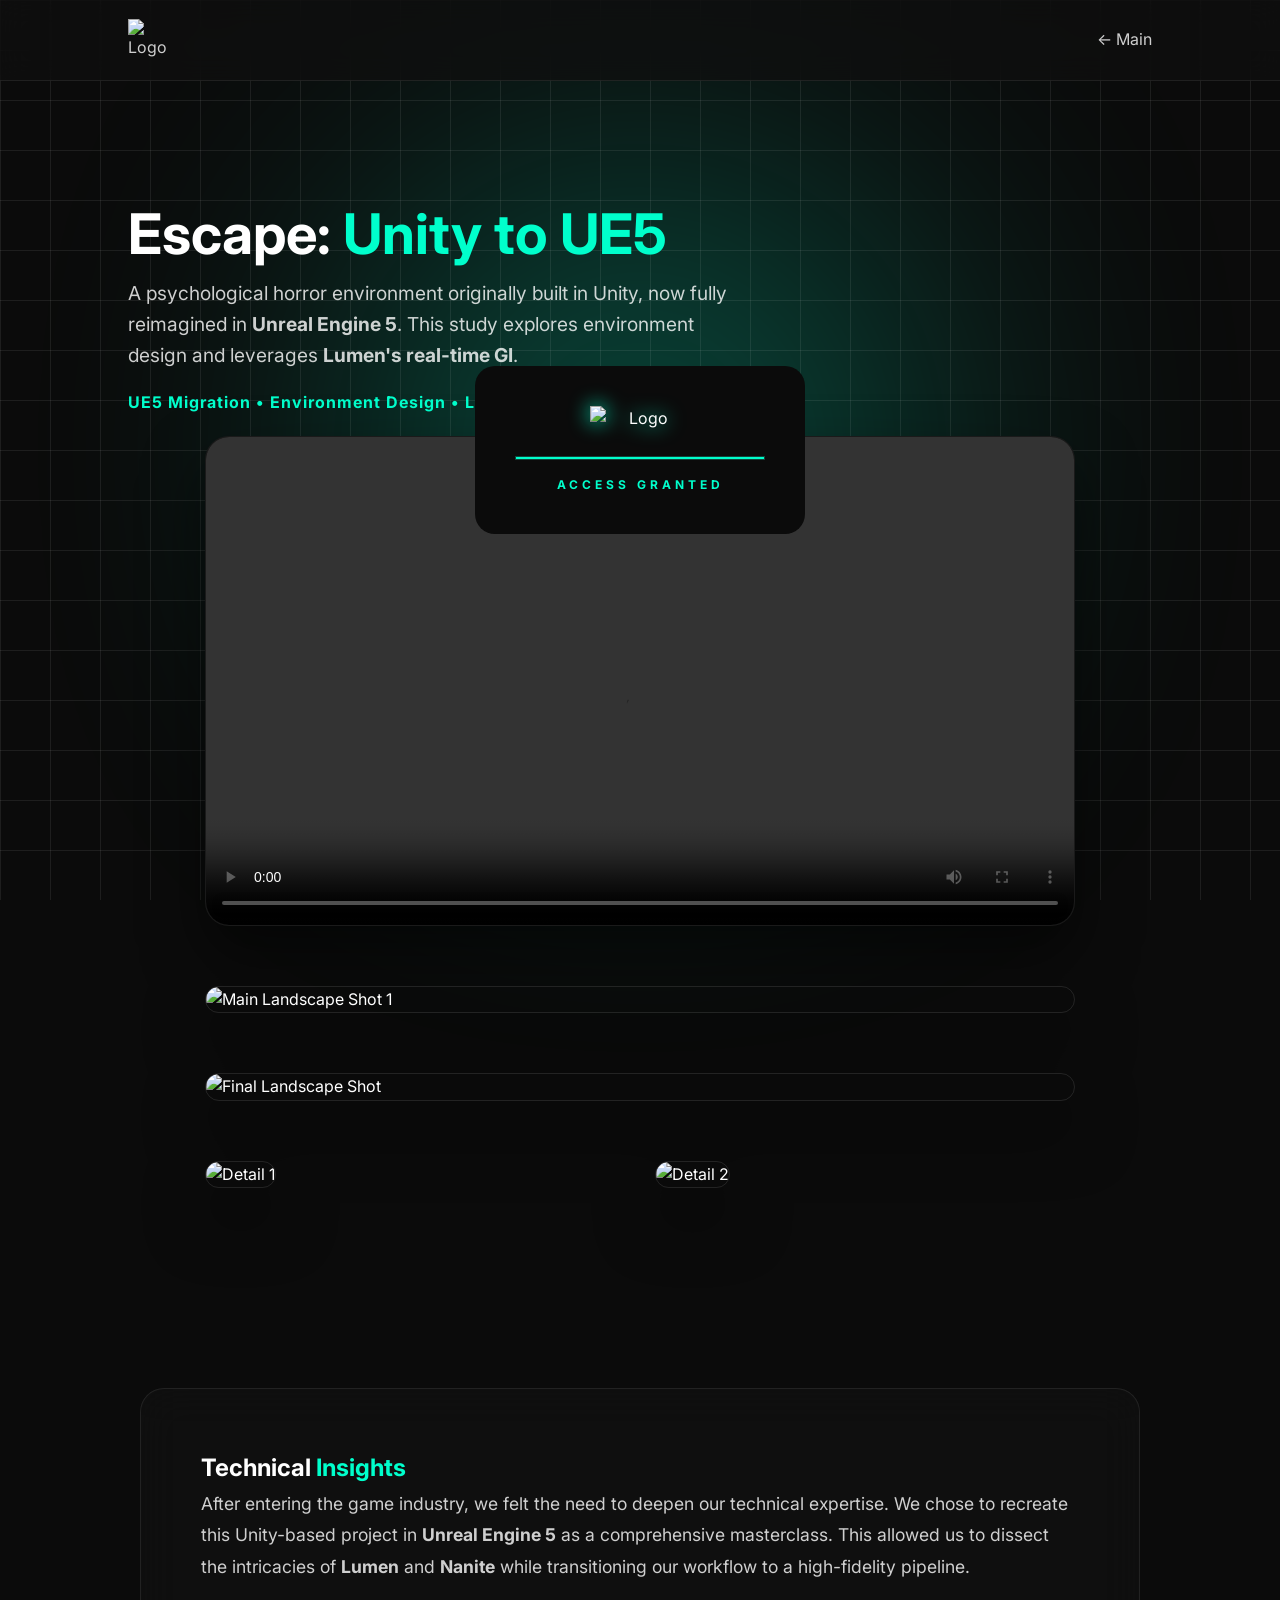
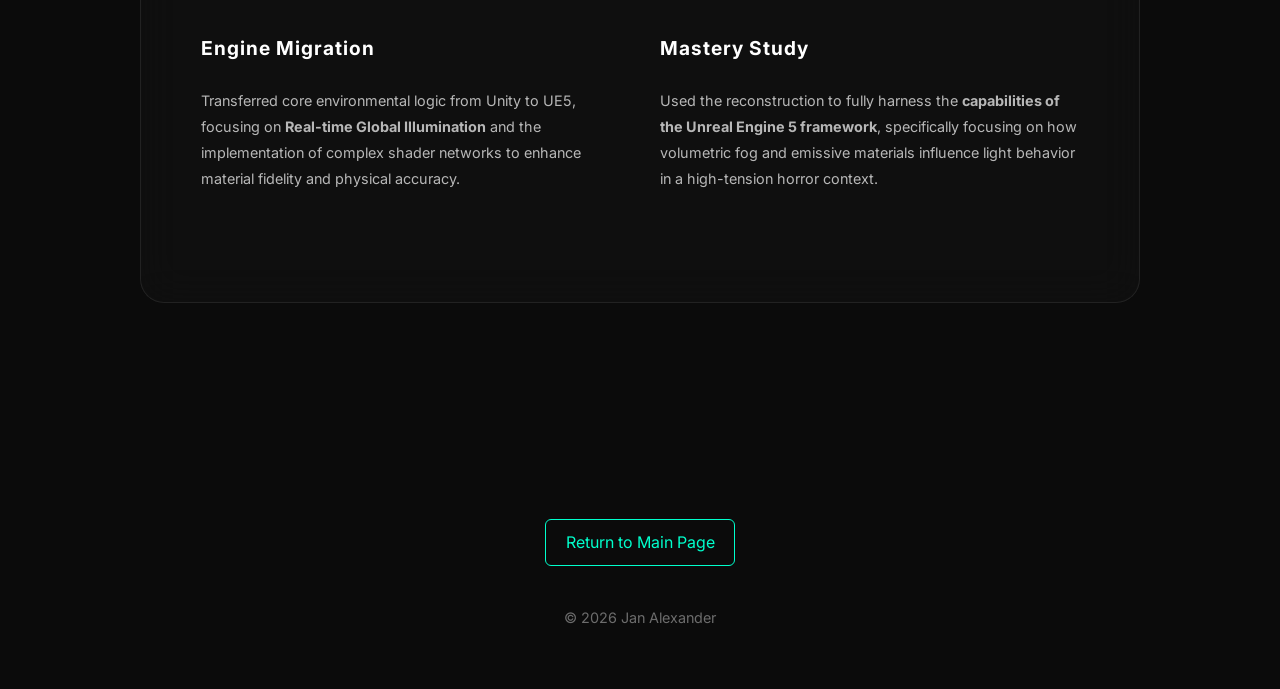
==== commit 80335f97: "Add files via upload" ====
--- a/escape.html
+++ b/escape.html
@@ -10,16 +10,30 @@
 </head>
 <body>
 
+    <div id="loader">
+        <div class="loader-center-shield" id="loader-shield">
+            <div class="loader-content">
+                <img src="https://github.com/DEREDOC111/jan.alexander.github.io/blob/main/Logo.png?raw=true" alt="Logo" class="loader-logo">
+                <div class="loader-bar-container">
+                    <div class="loader-bar" id="loader-bar"></div>
+                </div>
+                <p id="loader-text">SYNCING DIMENSIONS...</p>
+            </div>
+        </div>
+    </div>
+
     <div class="bg-blur"></div>
     <div class="grid-overlay"></div>
 
     <header>
         <nav>
             <div class="logo">
-                <a href="index.html"><img src="https://github.com/DEREDOC111/jan.alexander.github.io/blob/main/Logo.png?raw=true" alt="Logo"></a>
+                <a href="index.html" class="transition-link">
+                    <img src="https://github.com/DEREDOC111/jan.alexander.github.io/blob/main/Logo.png?raw=true" alt="Logo">
+                </a>
             </div>
             <ul id="nav-links">
-                <li><a href="index.html">← Main</a></li>
+                <li><a href="index.html" class="transition-link">← Main</a></li>
             </ul>
         </nav>
     </header>
@@ -86,10 +100,11 @@
 
     <footer>
         <div class="footer-content">
-            <a href="index.html" class="btn">Return to Main Page</a>
+            <a href="index.html" class="btn transition-link">Return to Main Page</a>
             <p class="copyright" style="margin-top: 40px;">&copy; 2026 Jan Alexander</p>
         </div>
     </footer>
 
+    <script src="script.js"></script>
 </body>
 </html>
--- a/style.css
+++ b/style.css
@@ -5,63 +5,74 @@
     --card-bg: rgba(26, 26, 26, 0.7);
 }
 
-/* 1. LOCK HORIZONTAL SCROLL */
-html { 
-    background-color: var(--bg-color); 
+html { background-color: var(--bg-color); }
+body { font-family: 'Inter', sans-serif; color: var(--text-color); line-height: 1.6; margin: 0; padding: 0; max-width: 100vw; overflow-x: hidden; position: relative; background-color: transparent; }
+* { margin: 0; padding: 0; box-sizing: border-box; }
+
+/* ==========================================================================
+   CINEMATIC LOADER
+========================================================================== */
+#loader {
+    position: fixed;
+    top: 0; left: 0; width: 100%; height: 100%;
+    z-index: 10000;
+    display: flex; justify-content: center; align-items: center;
+    visibility: visible;
+    pointer-events: all; /* Blocks clicks while loading */
 }
 
-body { 
-    font-family: 'Inter', sans-serif;
-    color: var(--text-color);
-    line-height: 1.6;
-    margin: 0;
-    padding: 0;
-    max-width: 100vw;
-    overflow-x: hidden;
-    position: relative;
-    background-color: transparent; 
+/* IMPORTANT: When loading is done, disable pointer events so we can click the site */
+#loader.fade-out {
+    pointer-events: none; 
+    visibility: hidden;
+    transition: visibility 0s linear 0.8s; 
 }
 
-* { margin: 0; padding: 0; box-sizing: border-box; }
-
-/* 2. BACKGROUND GRID & BLOB */
-.bg-blur { 
-    position: fixed; 
-    top: 50%; 
-    left: 50%; 
-    width: 600px; 
-    height: 600px; 
-    background-color: var(--accent-color); 
-    filter: blur(140px); 
-    opacity: 0.25; 
-    z-index: -2; 
-    border-radius: 50%; 
-    pointer-events: none; 
-    transform: translate(-50%, -50%); 
-    animation: moveBlob 25s infinite alternate ease-in-out; 
+#loader::before, #loader::after {
+    content: ""; position: absolute; left: 0; width: 100%; height: 50.1%;
+    background: #0b0b0b; z-index: 10;
+    transition: transform 0.8s cubic-bezier(0.8, 0, 0.2, 1);
+    transform: translateY(0);
 }
 
-.grid-overlay {
-    position: fixed;
-    top: 0;
-    left: 0;
-    width: 100vw;
-    height: 100vh;
-    background-image: 
-        linear-gradient(rgba(255, 255, 255, 0.08) 1px, transparent 1px), 
-        linear-gradient(90deg, rgba(255, 255, 255, 0.08) 1px, transparent 1px); 
-    background-size: 50px 50px; 
-    pointer-events: none; 
-    z-index: -1; 
+#loader::before { top: 0; border-bottom: 2px solid var(--accent-color); }
+#loader::after { bottom: 0; border-top: 2px solid var(--accent-color); }
+
+#loader.fade-out::before { transform: translateY(-100%); }
+#loader.fade-out::after { transform: translateY(100%); }
+
+/* Transition class for switching pages */
+#loader.closing {
+    visibility: visible;
+    pointer-events: all;
+}
+#loader.closing::before, #loader.closing::after { transform: translateY(0) !important; }
+
+.loader-center-shield {
+    background-color: #0b0b0b;
+    padding: 40px;
+    z-index: 10001;
+    display: flex; flex-direction: column; align-items: center;
+    border-radius: 20px;
+    opacity: 1;
+    transition: opacity 0.3s ease;
+    min-width: 320px;
 }
 
-@keyframes moveBlob { 
-    0% { transform: translate(-70%, -30%) scale(1); } 
-    50% { transform: translate(10%, -10%) scale(1.1); } 
-    100% { transform: translate(-20%, 30%) scale(0.9); } 
-}
+.loader-center-shield.hidden-shield { opacity: 0; }
+#loader.fade-out .loader-center-shield { opacity: 0; }
 
-/* --- Navigation --- */
+.loader-content { text-align: center; position: relative; z-index: 10002; display: flex; flex-direction: column; align-items: center; }
+.loader-logo { width: 100px; margin-bottom: 25px; filter: drop-shadow(0 0 10px var(--accent-color)); }
+.loader-bar-container { width: 250px; height: 4px; background: rgba(255,255,255,0.05); margin-bottom: 15px; border: 1px solid rgba(0,255,204,0.2); overflow: hidden; position: relative;}
+.loader-bar { position: absolute; left: 0; top: 0; width: 0%; height: 100%; background: var(--accent-color); box-shadow: 0 0 15px var(--accent-color); transition: width 0.4s ease; }
+#loader-text { font-size: 0.75rem; letter-spacing: 4px; color: var(--accent-color); text-transform: uppercase; font-weight: bold; }
+
+/* LAYOUT ASSETS */
+.bg-blur { position: fixed; top: 50%; left: 50%; width: 600px; height: 600px; background-color: var(--accent-color); filter: blur(140px); opacity: 0.25; z-index: -2; border-radius: 50%; pointer-events: none; transform: translate(-50%, -50%); animation: moveBlob 25s infinite alternate ease-in-out; }
+.grid-overlay { position: fixed; top: 0; left: 0; width: 100vw; height: 100vh; background-image: linear-gradient(rgba(255, 255, 255, 0.08) 1px, transparent 1px), linear-gradient(90deg, rgba(255, 255, 255, 0.08) 1px, transparent 1px); background-size: 50px 50px; pointer-events: none; z-index: -1; }
+@keyframes moveBlob { 0% { transform: translate(-70%, -30%) scale(1); } 50% { transform: translate(10%, -10%) scale(1.1); } 100% { transform: translate(-20%, 30%) scale(0.9); } }
+
 header { position: sticky; top: 0; width: 100%; z-index: 1000; background-color: rgba(15, 15, 15, 0.75); backdrop-filter: blur(15px); -webkit-backdrop-filter: blur(15px); border-bottom: 1px solid rgba(255, 255, 255, 0.08); }
 nav { display: flex; justify-content: space-between; padding: 1.2rem 10%; align-items: center; }
 .logo { width: 45px; }
@@ -71,21 +82,18 @@
 nav a { text-decoration: none; color: rgba(255, 255, 255, 0.8); transition: 0.3s; }
 nav a:hover { color: var(--accent-color); }
 
-/* --- Hamburger --- */
 .hamburger { display: none; flex-direction: column; gap: 6px; cursor: pointer; z-index: 2100; padding: 10px; }
 .hamburger span { width: 28px; height: 3px; background: #fff; transition: all 0.3s ease-in-out; border-radius: 10px; }
 .hamburger.active span:nth-child(1) { transform: translateY(9px) rotate(45deg); }
 .hamburger.active span:nth-child(2) { opacity: 0; transform: translateX(-20px); }
 .hamburger.active span:nth-child(3) { transform: translateY(-9px) rotate(-45deg); }
 
-/* --- Hero --- */
 .hero { padding: 120px 10% 60px; position: relative; z-index: 1; }
 .hero h1 { font-size: 3.5rem; line-height: 1.2; margin-bottom: 10px; }
 .hero-desc { font-size: 1.2rem; max-width: 600px; color: rgba(255,255,255,0.8); margin-bottom: 20px; }
 .highlight { color: var(--accent-color); }
 .hero-tags { font-size: 1rem; color: var(--accent-color); font-weight: bold; letter-spacing: 1px; }
 
-/* --- Portfolio Grid --- */
 .portfolio-grid { display: grid; grid-template-columns: repeat(auto-fit, minmax(320px, 1fr)); gap: 2.5rem; padding: 2rem 10%; position: relative; z-index: 1; }
 .project-card { background: var(--card-bg); border: 1px solid rgba(255, 255, 255, 0.05); border-radius: 16px; overflow: hidden; transition: 0.4s; backdrop-filter: blur(5px); }
 .project-card:hover { transform: translateY(-10px); border-color: var(--accent-color); }
@@ -94,115 +102,91 @@
 .btn { display: inline-block; margin-top: 1rem; padding: 0.6rem 1.2rem; border: 1px solid var(--accent-color); color: var(--accent-color); text-decoration: none; border-radius: 6px; transition: 0.3s; cursor: pointer; }
 .btn:hover { background: var(--accent-color); color: #000; }
 
-/* --- About Section --- */
 .about-section { padding: 100px 10%; position: relative; z-index: 1; }
 .about-glass-card { background: rgba(255, 255, 255, 0.02); backdrop-filter: blur(20px); border: 1px solid rgba(255, 255, 255, 0.08); border-radius: 24px; padding: 60px; max-width: 1000px; margin: 0 auto; }
-.about-text h2 { font-size: 2.5rem; margin-bottom: 20px; }
-.about-text p { font-size: 1.1rem; color: rgba(255,255,255,0.8); margin-bottom: 40px; }
-.tech-categories { display: flex; flex-wrap: wrap; gap: 40px; }
-.tech-group { flex: 1; min-width: 200px; }
-.tech-group h4 { font-size: 0.8rem; color: var(--accent-color); text-transform: uppercase; letter-spacing: 2px; margin-bottom: 20px; border-left: 2px solid var(--accent-color); padding-left: 12px; }
-.tech-icons { display: flex; gap: 25px; flex-wrap: wrap; }
-.tech-item { display: flex; flex-direction: column; align-items: center; gap: 10px; width: 60px; }
-.tech-item img { width: 45px; height: 45px; object-fit: contain; transition: 0.3s ease; filter: none; }
-.tech-item span { font-size: 0.75rem; color: rgba(255, 255, 255, 0.6); transition: 0.3s; white-space: nowrap; }
-.tech-item:hover img { transform: translateY(-5px) scale(1.1); filter: drop-shadow(0 0 12px var(--accent-color)); }
-.tech-item:hover span { color: var(--accent-color); opacity: 1; }
-
-/* --- Footer --- */
-footer { padding: 100px 10% 60px; text-align: center; position: relative; z-index: 1; width: 100%; }
-.footer-content { max-width: 600px; margin: 0 auto; }
-footer h2 { font-size: 2.5rem; margin-bottom: 30px; }
-.social-links { display: flex; justify-content: center; gap: 30px; margin-bottom: 40px; }
-.social-links a { color: rgba(255, 255, 255, 0.6); text-decoration: none; transition: 0.3s; font-weight: bold; }
-.social-links a:hover { color: var(--accent-color); }
-.copyright { font-size: 0.9rem; opacity: 0.4; }
-
-/* --- Modal --- */
-.modal { display: none; position: fixed; top: 0; left: 0; width: 100%; height: 100%; background-color: rgba(0, 0, 0, 0.85); backdrop-filter: blur(10px); z-index: 3000; justify-content: center; align-items: center; padding: 15px; }
-.modal-glass-card { position: relative; width: 100%; max-width: 900px; background: rgba(255, 255, 255, 0.03); backdrop-filter: blur(25px) saturate(160%); border: 1px solid rgba(255, 255, 255, 0.1); border-radius: 30px; padding: 50px 10px 20px; display: flex; flex-direction: column; align-items: center; }
-.carousel-viewport { width: 100%; overflow: hidden; display: flex; justify-content: center; }
-.carousel-track { display: flex; transition: transform 0.6s cubic-bezier(0.25, 1, 0.5, 1); width: 100%; }
-.image-slide { width: 100%; flex-shrink: 0; display: flex; justify-content: center; align-items: center; }
-
-/* Scale images to 100% of their container, which we control in the project logic */
-.image-slide img { 
-    width: 100% !important; 
-    max-height: 65vh; 
-    object-fit: contain; 
-    border-radius: 20px; 
-    margin: 0 auto;
+/*.tech-categories { display: flex; flex-wrap: wrap; gap: 40px; }*/
+/*.tech-group { flex: 1; min-width: 200px; }*/
+/*.tech-icons { display: flex; gap: 25px; flex-wrap: wrap; }*/
+/*.tech-item { display: flex; flex-direction: column; align-items: center; gap: 10px; width: 60px; }*/
+/*.tech-item img { width: 45px; height: 45px; object-fit: contain; transition: 0.3s; }*/
+.tech-item:hover img { transform: translateY(-5px); filter: drop-shadow(0 0 8px var(--accent-color)); }
+/*.tech-item span { font-size: 0.75rem; color: rgba(255,255,255,0.6); text-align: center; }*/
+.about-text p {
+    line-height: 1.8;          /* Adds space between lines of text */
+    margin-bottom: 50px;       /* Pushes the tech-categories grid down */
+    color: rgba(255, 255, 255, 0.8);
+    font-size: 1.1rem;
 }
 
+/* 2. Space out the tech-categories grid */
+.tech-categories {
+    display: grid;
+    grid-template-columns: repeat(auto-fit, minmax(280px, 1fr));
+    gap: 50px 30px;            /* 50px vertical gap between rows, 30px horizontal */
+}
+
+/* 3. Add space between the Heading (h4) and the Icons */
+.tech-group h4 {
+    margin-bottom: 25px;       /* Space below headers like "Game Development" */
+    font-size: 1.2rem;
+    color: #fff;
+    letter-spacing: 1px;
+}
+
+/* 4. Space out the individual tech icons */
+.tech-icons {
+    display: flex;
+    flex-wrap: wrap;           /* Prevents icons from squishing on small screens */
+    gap: 25px;                 /* Horizontal and vertical gap between icons */
+}
+
+/* 5. Center and space the span under the icon */
+.tech-item {
+    display: flex;
+    flex-direction: column;
+    align-items: center;
+    gap: 12px;                 /* Space between the icon and the name (Unity, Unreal, etc.) */
+    width: 80px;               /* Keeps icon columns uniform */
+}
+
+.tech-item img {
+    width: 45px;
+    height: 45px;
+    transition: transform 0.3s ease;
+}
+
+.tech-item span {
+    font-size: 0.8rem;
+    opacity: 0.7;
+    text-align: center;
+}
+
+footer { padding: 100px 10% 60px; text-align: center; position: relative; z-index: 1; width: 100%; }
+.footer-content h2 { font-size: 2.5rem; margin-bottom: 20px; }
+.social-links { display: flex; justify-content: center; gap: 2rem; margin-bottom: 30px; }
+.social-links a { color: #fff; text-decoration: none; font-weight: bold; transition: 0.3s; }
+.social-links a:hover { color: var(--accent-color); }
+.copyright { color: rgba(255, 255, 255, 0.4); font-size: 0.9rem; }
+
+/* MODAL */
+.modal { display: none; position: fixed; top: 0; left: 0; width: 100%; height: 100%; background-color: rgba(0, 0, 0, 0.85); backdrop-filter: blur(10px); z-index: 3000; justify-content: center; align-items: center; padding: 15px; }
+.modal-glass-card { position: relative; width: 100%; max-width: 900px; background: rgba(255, 255, 255, 0.03); backdrop-filter: blur(25px); border: 1px solid rgba(255, 255, 255, 0.1); border-radius: 30px; padding: 50px 10px 20px; display: flex; flex-direction: column; align-items: center; }
+.carousel-viewport { width: 100%; overflow: hidden; }
+.carousel-track { display: flex; transition: transform 0.6s ease; width: 100%; }
+.image-slide { width: 100%; flex-shrink: 0; display: flex; justify-content: center; }
+.image-slide img { width: 100% !important; max-height: 65vh; object-fit: contain; border-radius: 20px; }
 .modal-controls { margin-top: 20px; display: flex; align-items: center; gap: 15px; }
 .modal-controls button { background: rgba(255, 255, 255, 0.05); border: 1px solid rgba(255, 255, 255, 0.2); color: var(--accent-color); padding: 8px 16px; border-radius: 20px; cursor: pointer; }
 .carousel-dots { display: flex; gap: 8px; }
 .dot { width: 8px; height: 8px; background: rgba(255, 255, 255, 0.2); border-radius: 50%; }
 .dot.active { background: var(--accent-color); transform: scale(1.2); }
-.close-modal { position: absolute; top: 10px; right: 20px; font-size: 2.5rem; color: #fff; cursor: pointer; z-index: 3010; }
+.close-modal { position: absolute; top: 10px; right: 20px; font-size: 2.5rem; color: #fff; cursor: pointer; }
 
-/* --- Mobile Fix --- */
 @media (max-width: 768px) {
     .hamburger { display: flex; }
-    nav ul { 
-        position: fixed; right: 0; top: 0; height: 100vh; width: 100%; 
-        background: rgba(10, 10, 10, 0.98); flex-direction: column; 
-        align-items: center; justify-content: center; z-index: 2000; 
-        opacity: 0; visibility: hidden; pointer-events: none; transition: opacity 0.4s ease;
-    }
+    nav ul { position: fixed; right: 0; top: 0; height: 100vh; width: 100%; background: rgba(10, 10, 10, 0.98); flex-direction: column; align-items: center; justify-content: center; z-index: 2000; opacity: 0; visibility: hidden; pointer-events: none; transition: opacity 0.4s ease; }
     nav ul.active { opacity: 1; visibility: visible; pointer-events: all; }
-    nav ul li { margin: 1.5rem 0; font-size: 1.5rem; }
-    .hero h1 { font-size: 2.5rem; }
-    .about-glass-card { padding: 40px 20px; }
-    .tech-categories { flex-direction: column; gap: 30px; }
 }
 
-/* =========================================
-   NEW PROJECT PAGE STYLES (ADDED BELOW)
-   ========================================= */
-
-.project-gallery {
-    padding: 0 10% 100px;
-    display: flex;
-    flex-direction: column;
-    gap: 40px;
-    position: relative;
-    z-index: 1;
-}
-
-.gallery-item img {
-    display: block;
-    border-radius: 24px;
-    border: 1px solid rgba(255, 255, 255, 0.1);
-    box-shadow: 0 30px 60px rgba(0,0,0,0.5);
-}
-
-/* For the Hero-level Landscape shots at 85% */
-.gallery-item.wide img {
-    width: 85%;
-    margin: 0 auto;
-}
-
-/* For the Portrait pairs at 85% total width */
-.gallery-row {
-    display: grid;
-    grid-template-columns: 1fr 1fr;
-    gap: 30px;
-    width: 85%;
-    margin: 0 auto;
-}
-
-.gallery-row .gallery-item img {
-    width: 100%;
-    aspect-ratio: 3/4;
-    object-fit: cover;
-}
-
-@media (max-width: 768px) {
-    .gallery-item.wide img, .gallery-row {
-        width: 100%;
-    }
-    .gallery-row {
-        grid-template-columns: 1fr;
-    }
-}
+.project-card.ongoing { position: relative; cursor: default; }
+.btn.btn-soon { border-color: rgba(255, 255, 255, 0.15); color: rgba(255, 255, 255, 0.4); cursor: not-allowed; pointer-events: none; }
--- a/escape-style.css
+++ b/escape-style.css
@@ -4,15 +4,16 @@
     width: 100%;
     display: flex;
     justify-content: center;
-    padding: 0 10% 60px; /* Restored original section padding */
+    padding: 0 10% 60px; 
     box-sizing: border-box;
     z-index: 1;
     position: relative;
 }
 
 .video-wrapper {
-    width: 85%; /* MATCHES THE ORIGINAL GALLERY ITEM WIDTH */
+    width: 85%; 
     max-width: 1200px;
+    aspect-ratio: 16 / 9; /* Cinematic Frame */
     background: #000;
     border-radius: 24px;
     overflow: hidden;
@@ -23,14 +24,15 @@
 
 .native-video {
     width: 100%;
-    height: auto; 
+    height: 100%;
+    object-fit: cover; 
     display: block;
 }
 
 /* --- GALLERY LAYOUT --- */
 
 .project-gallery {
-    padding: 0 10% 100px; /* Restored original section padding */
+    padding: 0 10% 100px; 
     display: flex;
     flex-direction: column;
     gap: 60px;
@@ -39,7 +41,6 @@
     position: relative;
 }
 
-/* Wide Items Styling - BACK TO ORIGINAL 85% */
 .gallery-item.wide {
     width: 85%; 
     margin: 0 auto;
@@ -54,7 +55,6 @@
     display: block;
 }
 
-/* Portrait Row Styling - BACK TO ORIGINAL 85% */
 .gallery-row {
     display: grid;
     grid-template-columns: 1fr 1fr;
@@ -86,7 +86,7 @@
         padding: 0 5% 40px;
     }
     .video-wrapper, .gallery-item.wide, .gallery-row {
-        width: 100%; /* Fill screen on mobile */
+        width: 100%; 
     }
     .gallery-row, .tech-categories {
         grid-template-columns: 1fr;
